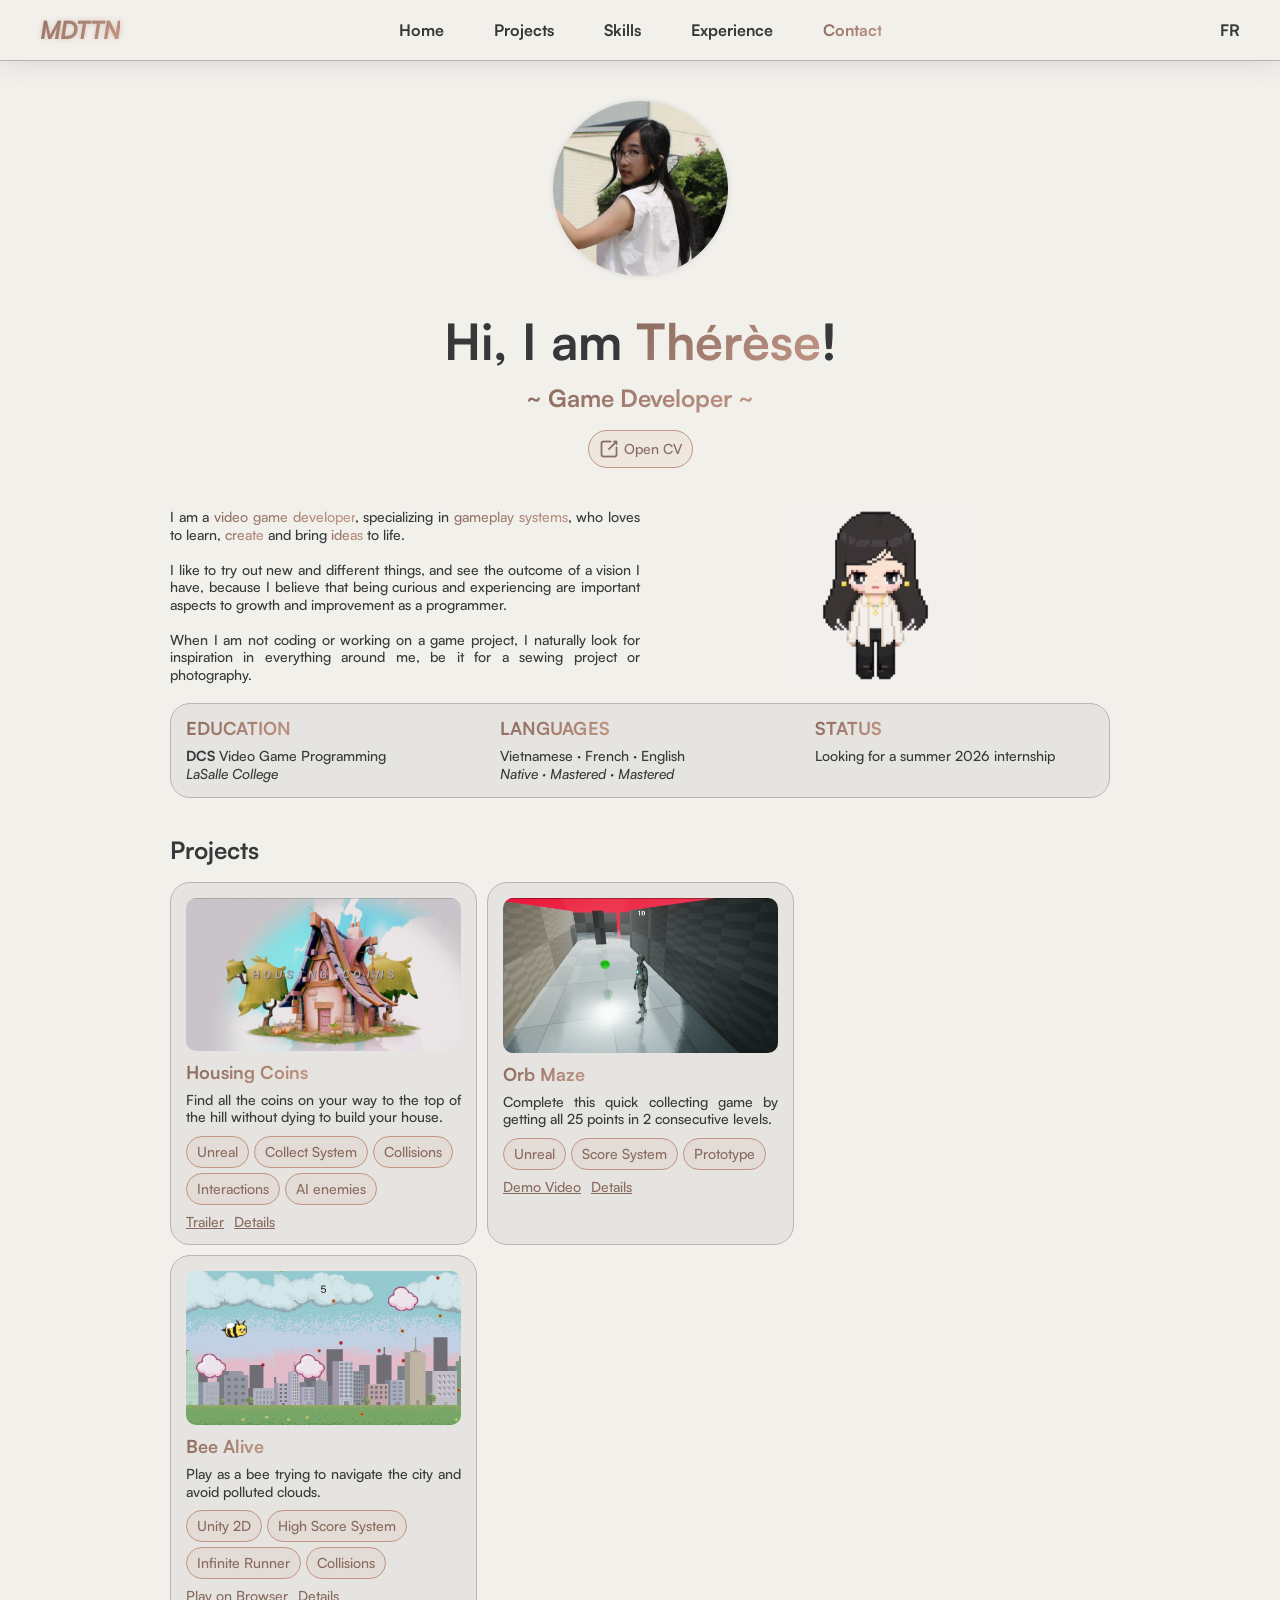
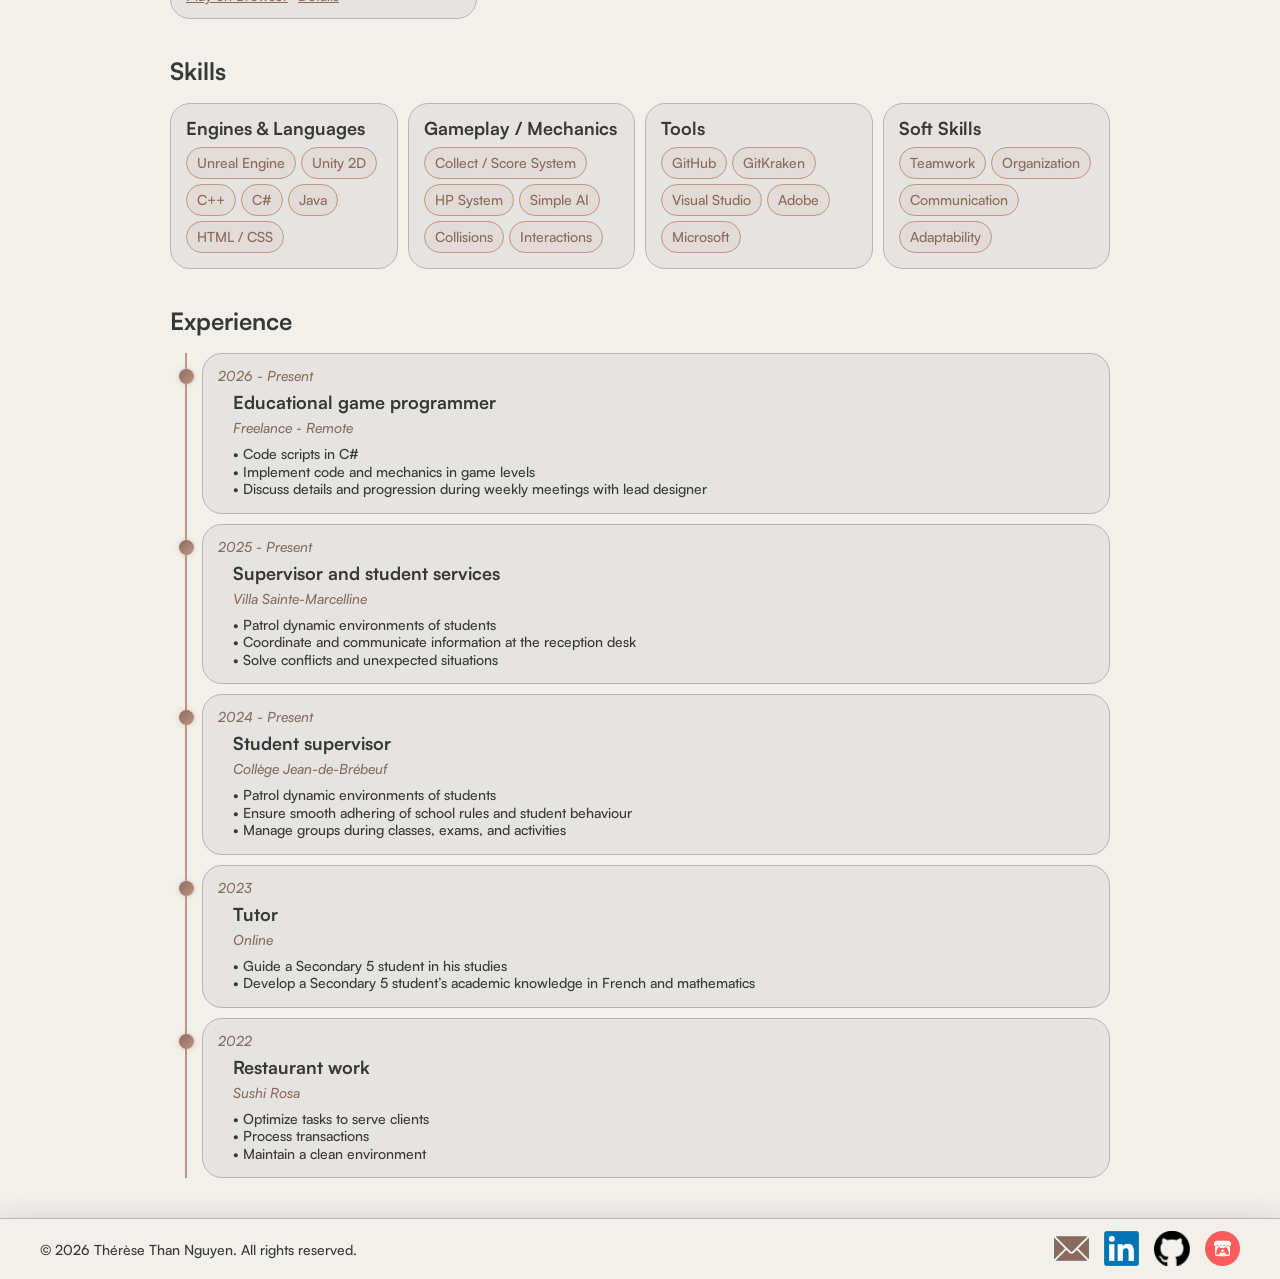
==== index.html @ f42e9d78 "portfolio v1" ====
﻿<!DOCTYPE html>

<html lang="en" xmlns="http://www.w3.org/1999/xhtml">
<head>
    <meta charset="utf-8" />
    <meta name="viewport" content="width=device-width" />
    <link rel="stylesheet" href="reset.css" />
    <link rel="stylesheet" href="style.css" />
    <title>Thérèse Than Nguyen's portfolio</title>
</head>
<body>
    <header>
        <nav class="nav-left">
            <a>MDTTN</a>
        </nav>
        <div id="menu-toggle">
            <input type="checkbox" id="menu-checkbox" />

            <span></span>
            <span></span>
            <span></span>

            <ul id="menu">
                <li>
                    <a href="#home">
                        <label for="menu-checkbox" onclick="this.parentNode.click();">Home</label>
                    </a>
                </li>
                <li>
                    <a href="#projects">
                        <label for="menu-checkbox" onclick="this.parentNode.click();">Projects</label>
                    </a>
                </li>
                <li>
                    <a href="#skills">
                        <label for="menu-checkbox" onclick="this.parentNode.click();">Skills</label>
                    </a>
                </li>
                <li>
                    <a href="#experience">
                        <label for="menu-checkbox" onclick="this.parentNode.click();">Experience</label>
                    </a>
                </li>
                <li>
                    <a href="#contact">
                        <label for="menu-checkbox" onclick="this.parentNode.click();">Contact</label>
                    </a>
                </li>
                <li>
                    <a href="french.html">
                        <label for="menu-checkbox" onclick="this.parentNode.click();">FR</label>
                    </a>
                </li>
            </ul>
        </div>
        <nav class="nav-center">
            <a href="#home">Home</a>
            <a href="#projects">Projects</a>
            <a href="#skills">Skills</a>
            <a href="#experience">Experience</a>
            <a href="#contact"><em>Contact</em></a>
        </nav>
        <nav class="nav-right">
            <a href="french.html">FR</a>
        </nav>
    </header>
    <section id="home">
        <div class="container">
            <div class="profile">
                <img class="photo" src="img/photoID.jpg" alt="Photo ID" />
                <h1>Hi, I am <em>Thérèse</em>!</h1>
                <h2><em>~ Game Developer ~</em></h2>
                <a class="cv" href="cv/Therese-ThanNguyen-CV-English.pdf" target="_blank">
                    <img src="img/open.png" />
                    Open CV
                </a>
                <div class="description">
                    <div class="desc-left">
                        <p>
                            I am a <em>video game developer</em>, specializing in <em>gameplay systems</em>, who loves to learn, <em>create</em> and bring <em>ideas</em> to life.<br />
                            <br />
                            I like to try out new and different things, and see the outcome of a vision I have, because I believe that being curious and experiencing are important aspects to growth and improvement as a programmer.<br />
                            <br />
                            When I am not coding or working on a game project, I naturally look for inspiration in everything around me, be it for a sewing project or photography.
                        </p>
                    </div>
                    <div class="desc-right">
                        <img src="img/avatar.gif" alt="avatar character gif" />
                    </div>
                </div>
                <table class="profile-table">
                    <tr>
                        <td>
                            <h3><em>EDUCATION</em></h3>
                            <p>
                                <b>DCS</b> Video Game Programming<br />
                                <i>LaSalle College</i>
                            </p>
                        </td>
                        <td>
                            <h3><em>LANGUAGES</em></h3>
                            <p>
                                Vietnamese · French · English<br />
                                <i>Native · Mastered · Mastered</i>
                            </p>
                        </td>
                        <td>
                            <h3><em>STATUS</em></h3>
                            <p>Looking for a summer 2026 internship</p>
                        </td>
                    </tr>
                </table>
            </div>
        </div>
    </section>
    <section id="projects">
        <div class="container">
            <h2>Projects</h2>
            <div class="project-grid">
                <div class="project-card">
                    <img src="img/thumbnail.png" alt="Housing Coins screenshot">
                    <h3><em>Housing Coins</em></h3>
                    <p>Find all the coins on your way to the top of the hill without dying to build your house.</p>
                    <div class="tags">
                        <span>Unreal</span>
                        <span>Collect System</span>
                        <span>Collisions</span>
                        <span>Interactions</span>
                        <span>AI enemies</span>
                    </div>
                    <div class="card-actions">
                        <a href="https://youtu.be/ffJPuvtzxUw" target="_blank">Trailer</a>
                        <a href="https://mdttn.itch.io/housing-coins" target="_blank">Details</a>
                    </div>
                </div>
                <div class="project-card">
                    <img src="img/orb-maze.png" alt="Orb Maze screenshot">
                    <h3><em>Orb Maze</em></h3>
                    <p>Complete this quick collecting game by getting all 25 points in 2 consecutive levels.</p>
                    <div class="tags">
                        <span>Unreal</span>
                        <span>Score System</span>
                        <span>Prototype</span>
                    </div>
                    <div class="card-actions">
                        <a href="https://youtu.be/-8NzkPCMkJA" target="_blank">Demo Video</a>
                        <a href="https://mdttn.itch.io/orb-maze" target="_blank">Details</a>
                    </div>
                </div>
                <div class="project-card">
                    <img src="img/bee-alive.png" alt="Bee Alive screenshot">
                    <h3><em>Bee Alive</em></h3>
                    <p>Play as a bee trying to navigate the city and avoid polluted clouds.</p>
                    <div class="tags">
                        <span>Unity 2D</span>
                        <span>High Score System</span>
                        <span>Infinite Runner</span>
                        <span>Collisions</span>
                    </div>
                    <div class="card-actions">
                        <a href="https://play.unity.com/en/games/0c7b376f-7eee-4db8-94ac-339a2332883d/bee-alive-by-turtle-saviors-gameable-2023" target="_blank">Play on Browser</a>
                        <a href="https://mdttn.itch.io/bee-alive" target="_blank">Details</a>
                    </div>
                </div>
            </div>
        </div>
    </section>
    <section id="skills">
        <div class="container">
            <h2>Skills</h2>
            <div class="skill-grid">
                <div class="skill-card">
                    <h3>Engines & Languages</h3>
                    <div class="tags">
                        <span>Unreal Engine</span>
                        <span>Unity 2D</span>
                        <span>C++</span>
                        <span>C#</span>
                        <span>Java</span>
                        <span>HTML / CSS</span>
                    </div>
                </div>
                <div class="skill-card">
                    <h3>Gameplay / Mechanics</h3>
                    <div class="tags">
                        <span>Collect / Score System</span>
                        <span>HP System</span>
                        <span>Simple AI</span>
                        <span>Collisions</span>
                        <span>Interactions</span>
                    </div>
                </div>
                <div class="skill-card">
                    <h3>Tools</h3>
                    <div class="tags">
                        <span>GitHub</span>
                        <span>GitKraken</span>
                        <span>Visual Studio</span>
                        <span>Adobe</span>
                        <span>Microsoft</span>
                    </div>
                </div>
                <div class="skill-card">
                    <h3>Soft Skills</h3>
                    <div class="tags">
                        <span>Teamwork</span>
                        <span>Organization</span>
                        <span>Communication</span>
                        <span>Adaptability</span>
                    </div>
                </div>
            </div>
        </div>
    </section>
    <section id="experience">
        <div class="container">
            <h2>Experience</h2>
            <div class="timeline">
                <div class="timeline-item">
                    <h4>2026 - Present</h4>
                    <div class="info">
                        <h3>Educational game programmer</h3>
                        <h4>Freelance - Remote</h4>
                        <p>
                            • Code scripts in C#<br />
                            • Implement code and mechanics in game levels<br />
                            • Discuss details and progression during weekly meetings with lead designer<br />
                        </p>
                    </div>
                </div>
                <div class="timeline-item">
                    <h4>2025 - Present</h4>
                    <div class="info">
                        <h3>Supervisor and student services</h3>
                        <h4>Villa Sainte-Marcelline</h4>
                        <p>
                            • Patrol dynamic environments of students<br />
                            • Coordinate and communicate information at the reception desk<br />
                            • Solve conflicts and unexpected situations
                        </p>
                    </div>
                </div>
                <div class="timeline-item">
                    <h4>2024 - Present</h4>
                    <div class="info">
                        <h3>Student supervisor</h3>
                        <h4>Collège Jean-de-Brébeuf</h4>
                        <p>
                            • Patrol dynamic environments of students<br />
                            • Ensure smooth adhering of school rules and student behaviour<br />
                            • Manage groups during classes, exams, and activities
                        </p>
                    </div>
                </div>
                <div class="timeline-item">
                    <h4>2023</h4>
                    <div class="info">
                        <h3>Tutor</h3>
                        <h4>Online</h4>
                        <p>
                            • Guide a Secondary 5 student in his studies<br />
                            • Develop a Secondary 5 student’s academic knowledge in French and mathematics
                        </p>
                    </div>
                </div>
                <div class="timeline-item">
                    <h4>2022</h4>
                    <div class="info">
                        <h3>Restaurant work</h3>
                        <h4>Sushi Rosa</h4>
                        <p>
                            • Optimize tasks to serve clients<br />
                            • Process transactions<br />
                            • Maintain a clean environment
                        </p>
                    </div>
                </div>
            </div>            
        </div>
    </section>
    <footer id="contact">
        <p>© 2026 Thérèse Than Nguyen. All rights reserved.</p>
        <div class="social">
            <a href="mailto:theresemyduyen@outlook.com">
                <img src="img/email.png" alt="email" />
            </a>
            <a href="https://linkedin.com/in/therese-than-nguyen/">
                <img src="img/linkedIn-logo.png" alt="linkedin" />
            </a>
            <a href="https://github.com/mdttn">
                <img src="img/github-logo.png" alt="github" />
            </a>
            <a href="https://mdttn.itch.io">
                <img src="img/itch.io-logo.png" alt="itch" />
            </a>
        </div>
    </footer>
</body>
</html>
---- style.css ----
/*
	color palette
	pale cream	#F5ECE5 / 245, 236, 229		#E8D4C5 / 232, 212, 197
	grey		#7D7873 / 125, 120, 115		#7D7373 / 125, 115, 115
	dark grey	#363839 / 54, 56, 57		#EBEBEB / 235, 235, 235
	pink		#F5C6D0 / 245, 198, 208
	pink-orange	#C29584 / 194, 149, 132		#D8BBB0 / 216, 187, 176		#AF8677 / 175, 134, 119		#654F47 / 101, 79, 71		#896A5F / 137, 106, 95
	background	#F2F0EB / 242, 240, 235		#E1DCD1	/ 225, 220, 209		#E6E4E0 / 230, 228, 224		#B8B6B3 / 184, 182, 179
*/

@font-face {
	font-family: 'Satoshi';
	src: url(Satoshi_Complete/Fonts/OTF/Satoshi-Medium.otf);
	font-weight: normal;
}

@font-face {
	font-family: 'Satoshi';
	src: url(Satoshi_Complete/Fonts/OTF/Satoshi-Bold.otf);
	font-weight: bold;
}

@font-face {
	font-family: 'Satoshi';
	src: url(Satoshi_Complete/Fonts/OTF/Satoshi-MediumItalic.otf);
	font-style: italic;
}

/*hamburger menu hidden on desktop/large screens*/
#menu-toggle {
	display: none
}

html {
	scroll-behavior: smooth
}

section {
	padding: 20px 0;
	scroll-margin: 81px
}

body {
	font-family: 'Satoshi', Arial, sans-serif;
	background-color: #F2F0EB;
	color: #363839;
	font-size: 14px;
}

h1 {
	font-size: 50px;
	margin: 20px 0;
	font-weight: bold;
}

h2 {
	font-size: 24px;
	font-weight: bold;
	margin-bottom: 20px;
}

h3 {
	font-size: 18px;
	font-weight: bold;
	margin-bottom: 10px
}

h4 {
	color: #896A5F;
	font-style: italic;
	margin-bottom: 10px
}

p {
	line-height: 1.25;
}

header {
	height: 60px;
	background-color: #F2F0EB;
	position: sticky;
	top: 0;
	z-index: 1;
	font-size: 16px;
	margin-bottom: 20px;
	border-bottom: 1px solid #B8B6B3;
	box-shadow: 0 0 25px rgba(184, 182, 179, 0.5);
	display: flex;
	align-items: center;
	justify-content: space-between;
	padding: 0 40px;
}

header a {
	color: #373738;
	position: relative;
	text-decoration: none;
}

em,
.nav-left a {
	background: linear-gradient(135deg, #896A5F, #C29584);
	background-clip: text;
	color: transparent;
}

.nav-left,
.nav-center,
.nav-right {
	display: flex;
	align-items: center;
	font-weight: bold;
}

.nav-left a {
	font-size: 24px;
	font-style: italic;
	text-shadow: 0 0 5px rgba(194, 149, 132, 0.5);
}

.nav-center a::after,
.nav-right a::after,
#menu-toggle a::after {
	content: "";
	position: absolute;
	left: 50%;
	bottom: -3px;
	width: 100%;
	height: 1px;
	background: #896A5F;
	transform: translateX(-50%) scaleX(0);
	transform-origin: center;
	transition: transform 0.15s ease;
}

.nav-center a:hover::after,
.nav-right a:hover::after,
#menu-toggle a:hover::after {
	transform: translateX(-50%) scaleX(1)
}

.nav-center {
	position: absolute;
	left: 50%;
	transform: translateX(-50%);
	gap: 50px;
}

.container {
	margin: 0 auto;
	width: 940px;
	/*border: 1px solid;*/
}

.profile {
	display: flex;
	flex-direction: column;
	align-items: center;
}

.photo {
	border-radius: 50%;
	height: 175px;
	margin-bottom: 20px;
	box-shadow: 0 0 5px rgba(184, 182, 179, 0.5);
	transition: 0.15s ease;
}

.photo:hover {
	transform: scale(1.05);
}

.cv {
	display: flex;
	color: #896A5F;
	background: rgba(194, 149, 132, 0.1);
	border: 1px solid #C29584;
	border-radius: 999px;
	padding: 8px 10px;
	margin-bottom: 20px;
	transition: 0.15s ease;
	text-decoration: none;
	align-items: center
}

.cv:hover {
	transform: scale(1.05);
	box-shadow: 0 0 5px rgba(194, 149, 132, 0.5);
}

.cv img {
	width: 20px;
	margin-right: 5px;
}

.description {
	display: flex;
	align-items: stretch;
	text-align: justify;
	margin: 20px 0;
}

.desc-left,
.desc-right {
	flex: 1;
}

.desc-right {
	display: flex;
	align-items: center; /*vertical*/
	justify-content: center; /*horizontal*/
}

.desc-right img {
	width: 175px;
	height: auto;
    object-fit: contain;
}

.profile-table {
	background: #E6E4E0;
	border: 1px solid #B8B6B3;
	border-radius: 20px;
	border-collapse: separate;
	overflow: hidden;
	transition: 0.15s ease;
}

.profile-table td {
	padding: 15px;
	width: 313px;
}

.profile-table:hover,
.skill-card:hover,
.project-card:hover,
.timeline-item:hover {
	border: 1px solid #C29584;
	box-shadow: 0 0 5px rgba(194, 149, 132, 0.5);
}

.project-card {
	min-width: 275px;
	max-width: 275px;
}

.project-card img {
	width: 100%;
	border-radius: 10px;
	margin-bottom: 10px;
}

.project-card p {
	margin-bottom: 10px;
	text-align: justify;
}

.card-actions {
	margin-top: 10px;
	gap: 10px;
}

.tags,
.card-actions {
	display: flex;
	flex-wrap: wrap;
	gap: 5px;
	align-content: flex-start;
}

.card-actions {
	gap: 10px
}

.card-actions a {
	color: #896A5F;
	display: inline-block;
}

.skill-grid,
.project-grid {
	display: flex;
	flex-wrap: wrap;
	gap: 10px;
}

.skill-card,
.project-card,
.timeline-item {
	flex: 1;
	padding: 15px;
	background: #E6E4E0;
	border: 1px solid #B8B6B3;
	border-radius: 20px;
	transition: 0.15s ease;
}

.skill-card span,
.project-card span {
	color: #896A5F;
	background: rgba(194, 149, 132, 0.1);
	border: 1px solid #C29584;
	border-radius: 999px;
	padding: 8px 10px;
	display: inline-block;
	white-space: nowrap;
	transition: 0.15s ease;
}

.skill-card span:hover,
.project-card span:hover {
	transform: scale(1.05);
	box-shadow: 0 0 5px rgba(194, 149, 132, 0.5);
}

.timeline {
	padding-left: 15px;
	margin-left: 15px;
	border-left: 2px solid #C29584;
	display: flex;
	flex-direction: column;
	gap: 10px
}

.timeline-item {
	position: relative;
}

/*dot for each timeline item*/
.timeline-item::before {
	content: "";
	position: absolute;
	left: -24.25px;
	width: 15px;
	height: 15px;
	border-radius: 50%;
	background: linear-gradient(135deg, #896A5F, #C29584);
	box-shadow: 0 0 5px rgba(194, 149, 132, 0.5);
}

.info {
	margin-left: 15px
}

footer {
	position: relative;
	height: 60px;
	margin-top: 20px;
	border-top: 1px solid #B8B6B3;
	box-shadow: 0 0 25px rgba(184, 182, 179, 0.5);
	display: flex;
	align-items: center;
	justify-content: space-between;
	padding: 0 40px
}

.social {
	display: flex;
	gap: 15px
}

.social a img {
	height: 35px;
	width: auto;
	transition: 0.15s ease;
}

.social a:hover img {
	transform: scale(1.05);
}

@media (max-width: 1024px) {
	header,
	footer {
		padding: 0 30px;
	}

	.container {
		width: 93%;
		margin: 0 auto;
		border: solid pink
	}

	.nav-center {
		gap: 25px;
	}

	.desc-right img {
		width: 175px;
		height: auto;
		object-fit: contain;
	}

	.skill-grid,
	.project-grid {
		display: grid;
		grid-template-columns: repeat(2, 1fr);
		width: 100%;
	}

	.skill-card,
	.project-card {
		min-width: 0;
		max-width: none;
	}
}

@media (max-width: 768px) {
	#menu-toggle {
		display: block;
		position: fixed;
		right: 20px;
		z-index: 1;
		user-select: none;
	}

	#menu-toggle a {
		color: #F2F0EB;
	}

	 /*hamburger bars*/
    #menu-toggle span {
        display: block;
        width: 30px;
        height: 4px;
        margin-bottom: 5px;
		position: relative;
		z-index: 1;
        background: #363839;
        border-radius: 5px;
        transform-origin: 4px 0;
        transition: transform 0.5s cubic-bezier(0.77,0.2,0.05,1.0),
					background 0.5s cubic-bezier(0.77,0.2,0.05,1.0),
					opacity 0.5s ease;
	}

	#menu-toggle span:first-child {
		transform-origin: 0% 0%
	}

	#menu-toggle span:nth-last-child(2) {
		transform-origin: 0% 100%
	}

	#menu-checkbox {
		display: block;
		position: absolute;
		width: 30px;
		height: 30px;
		top: -5px;
		left: -5px;
		opacity: 0;
		z-index: 2;
		cursor: pointer;
		-webkit-touch-callout: none;
	}

	#menu-checkbox:checked ~ #menu {
		transform: translateX(0);
	}

    /*X animation*/
	#menu-checkbox:checked ~ span {
		opacity: 1;
		transform: rotate(45deg) translate(0, 0);
		background: #F2F0EB
	}

    #menu-checkbox:checked ~ span:nth-last-child(3) {
        opacity: 0;
        transform: rotate(0) scale(0.1);
    }

    #menu-checkbox:checked ~ span:nth-last-child(2) {
        transform: rotate(-45deg) translate(0, 0);
    }

	#menu {
		position: fixed;
		top: 0;
		right: 0;
		width: 30vw;
		max-width: 250px;
		height: 100vh;
		background: #C29584;
		padding: 30px;
		box-sizing: border-box;
		list-style: none;
		transform: translateX(100%);
		transition: transform 0.5s cubic-bezier(0.77,0.2,0.05,1.0);
		-webkit-font-smoothing: antialiased;
	}	

	#menu li {
		margin: 20px 0;
		text-align: right;
	}

	#menu li label {
		cursor: pointer;
	}

	.nav-center,
	.nav-right {
		display: none
	}

	header,
	footer {
		padding: 0 20px;
	}

	.container {
		border: solid blue;
	}

	.description {
		flex-direction: column;
		gap: 20px;
	}
}

@media (max-width: 640px) {
	.container {
		border: solid red
	}

	.skill-grid,
	.project-grid {
		display: grid;
		grid-template-columns: 1fr;
	}

	.skill-card,
	.project-card {
		min-width: 0;
		max-width: none;
	}
}
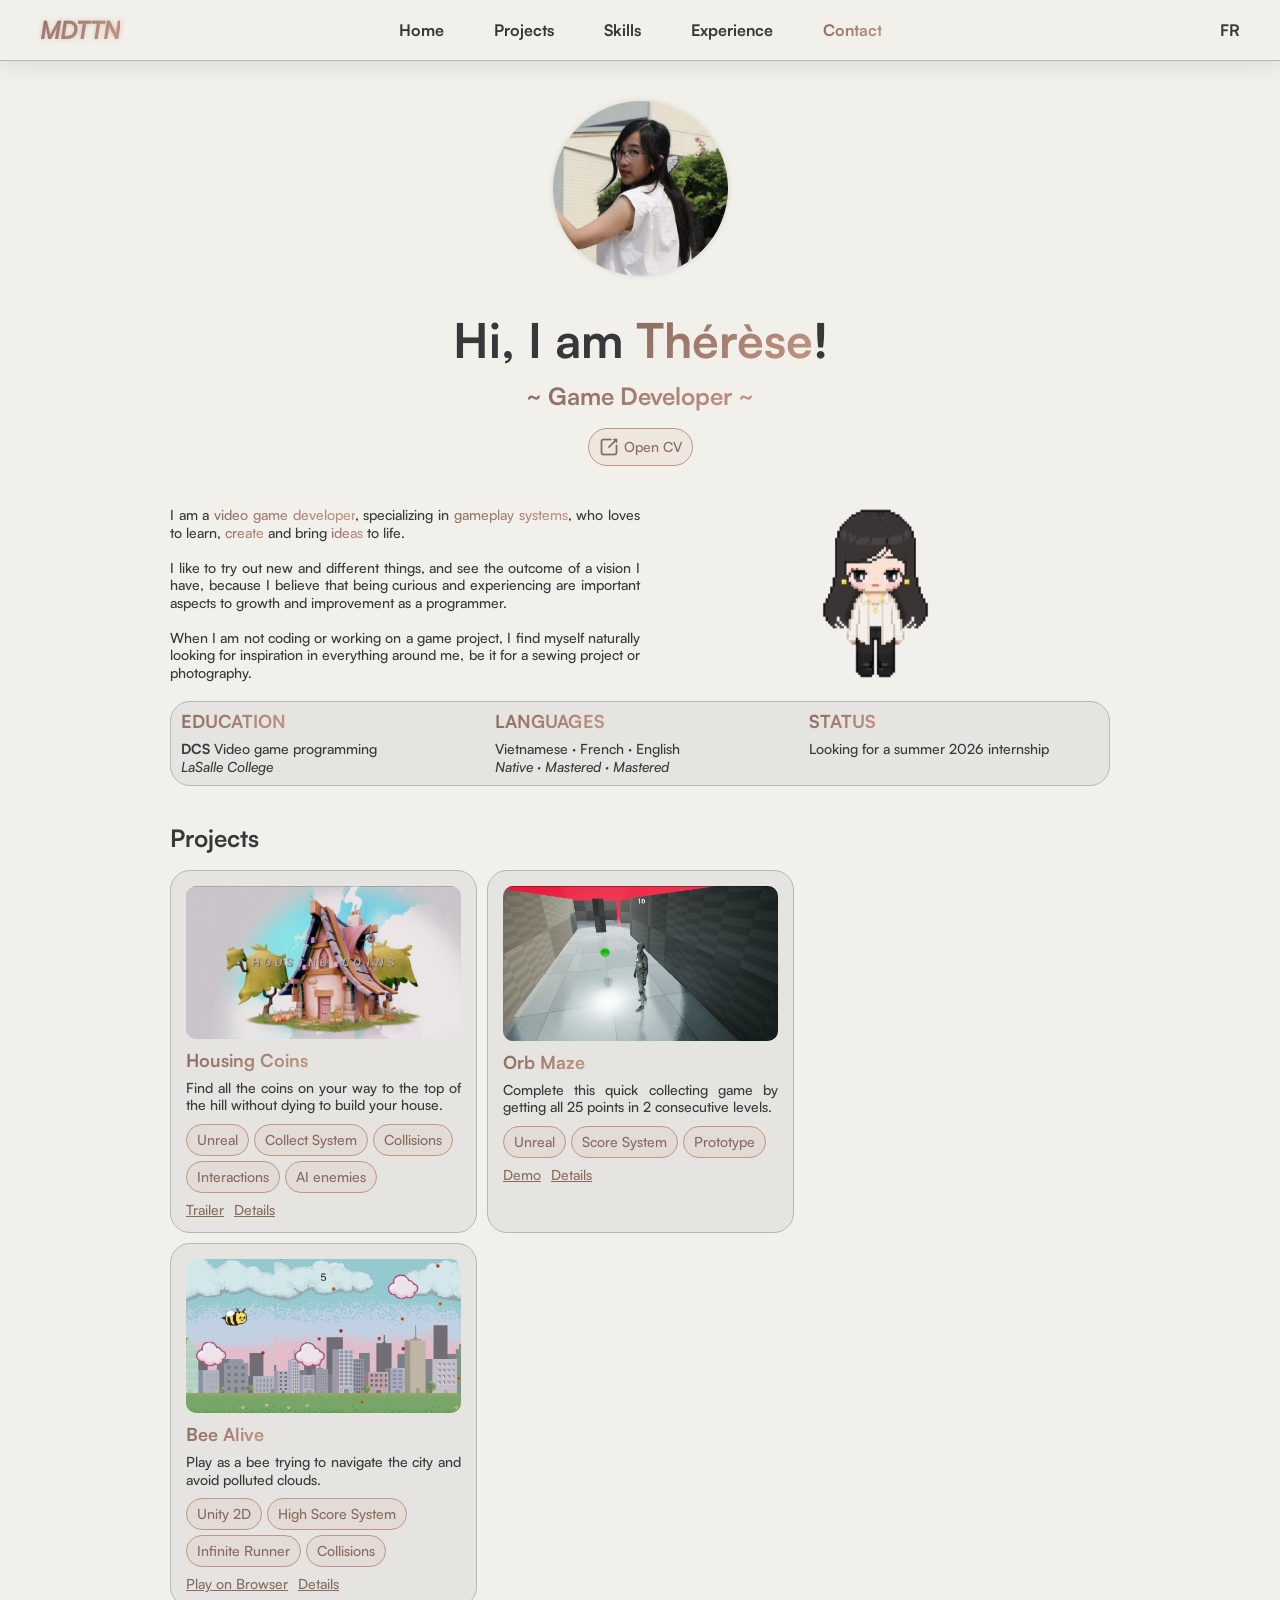
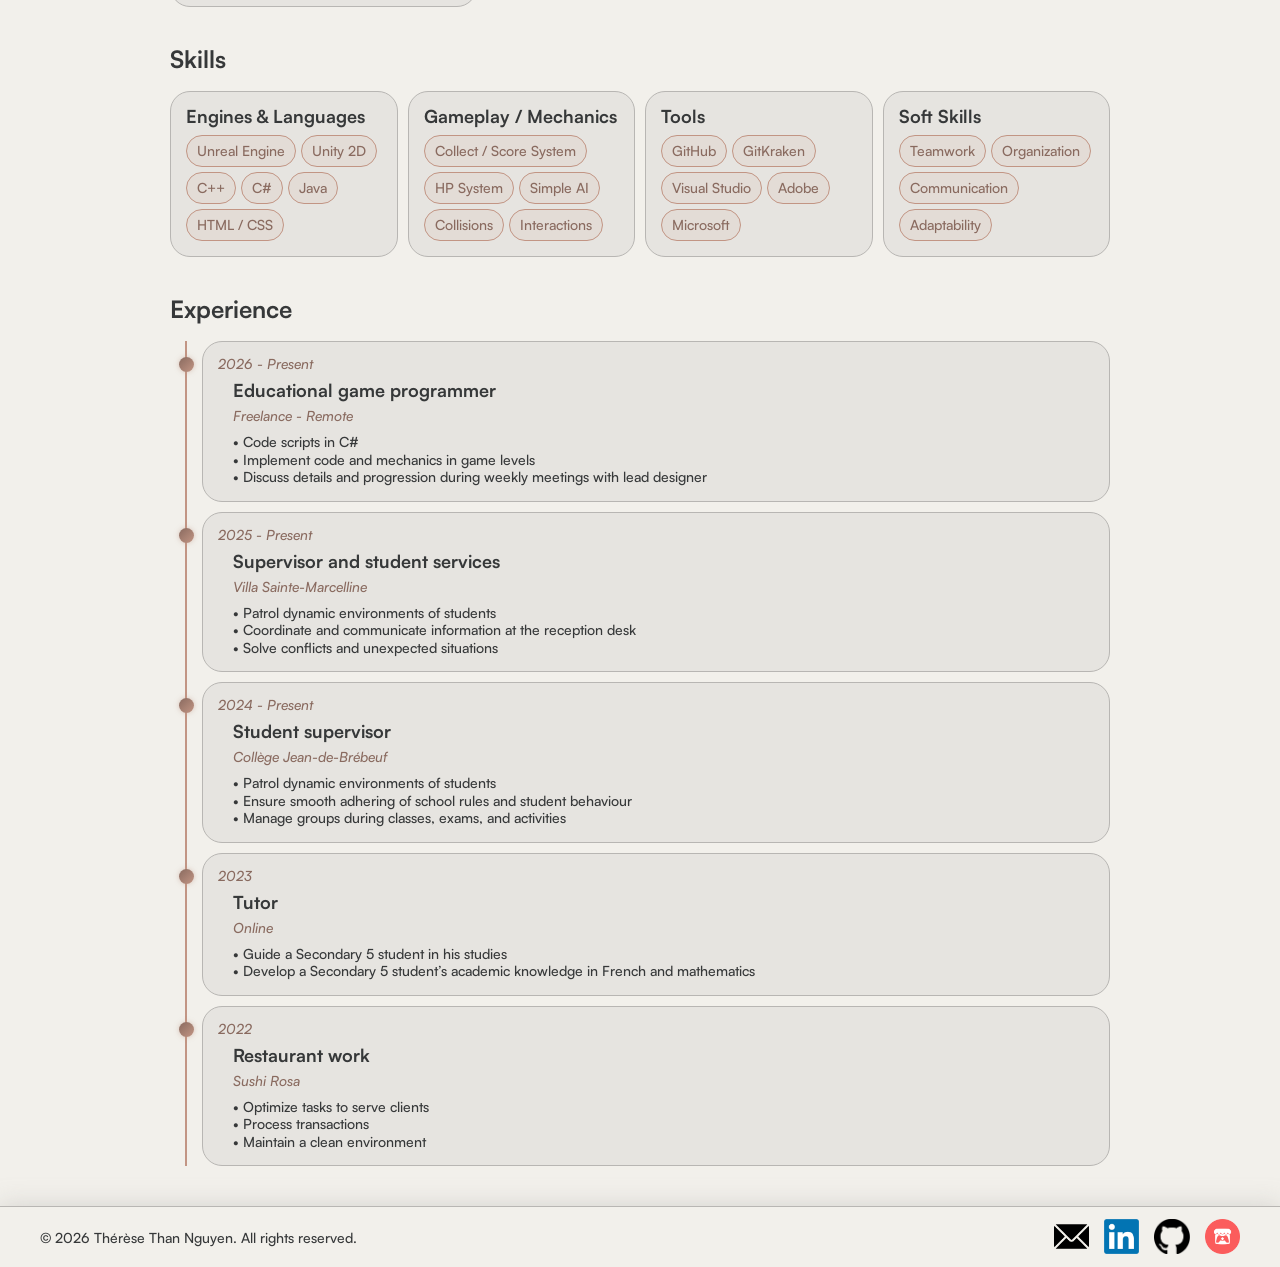
==== commit db424463: "v2 french version + bug fixes" ====
--- a/index.html
+++ b/index.html
@@ -13,14 +13,14 @@
         <nav class="nav-left">
             <a>MDTTN</a>
         </nav>
-        <div id="menu-toggle">
-            <input type="checkbox" id="menu-checkbox" />
+        <nav class="menu-toggle">
+            <input type="checkbox" />
 
             <span></span>
             <span></span>
             <span></span>
 
-            <ul id="menu">
+            <ul class="menu">
                 <li>
                     <a href="#home">
                         <label for="menu-checkbox" onclick="this.parentNode.click();">Home</label>
@@ -43,16 +43,16 @@
                 </li>
                 <li>
                     <a href="#contact">
-                        <label for="menu-checkbox" onclick="this.parentNode.click();">Contact</label>
+                        <label for="menu-checkbox" onclick="this.parentNode.click();"><em>Contact</em></label>
                     </a>
                 </li>
                 <li>
                     <a href="french.html">
-                        <label for="menu-checkbox" onclick="this.parentNode.click();">FR</label>
+                        <label for="menu-checkbox" onclick="this.parentNode.click();"><em>FR</em></label>
                     </a>
                 </li>
             </ul>
-        </div>
+        </nav>
         <nav class="nav-center">
             <a href="#home">Home</a>
             <a href="#projects">Projects</a>
@@ -81,7 +81,7 @@
                             <br />
                             I like to try out new and different things, and see the outcome of a vision I have, because I believe that being curious and experiencing are important aspects to growth and improvement as a programmer.<br />
                             <br />
-                            When I am not coding or working on a game project, I naturally look for inspiration in everything around me, be it for a sewing project or photography.
+                            When I am not coding or working on a game project, I find myself naturally looking for inspiration in everything around me, be it for a sewing project or photography.
                         </p>
                     </div>
                     <div class="desc-right">
@@ -93,7 +93,7 @@
                         <td>
                             <h3><em>EDUCATION</em></h3>
                             <p>
-                                <b>DCS</b> Video Game Programming<br />
+                                <b>DCS</b> Video game programming<br />
                                 <i>LaSalle College</i>
                             </p>
                         </td>
@@ -143,7 +143,7 @@
                         <span>Prototype</span>
                     </div>
                     <div class="card-actions">
-                        <a href="https://youtu.be/-8NzkPCMkJA" target="_blank">Demo Video</a>
+                        <a href="https://youtu.be/-8NzkPCMkJA" target="_blank">Demo</a>
                         <a href="https://mdttn.itch.io/orb-maze" target="_blank">Details</a>
                     </div>
                 </div>
--- a/style.css
+++ b/style.css
@@ -27,7 +27,7 @@
 }
 
 /*hamburger menu hidden on desktop/large screens*/
-#menu-toggle {
+.menu-toggle {
 	display: none
 }
 
@@ -48,9 +48,10 @@
 }
 
 h1 {
-	font-size: 50px;
+	font-size: 48px;
 	margin: 20px 0;
 	font-weight: bold;
+	text-align: center
 }
 
 h2 {
@@ -120,7 +121,7 @@
 
 .nav-center a::after,
 .nav-right a::after,
-#menu-toggle a::after {
+.menu-toggle a::after {
 	content: "";
 	position: absolute;
 	left: 50%;
@@ -135,7 +136,7 @@
 
 .nav-center a:hover::after,
 .nav-right a:hover::after,
-#menu-toggle a:hover::after {
+.menu-toggle a:hover::after {
 	transform: translateX(-50%) scaleX(1)
 }
 
@@ -149,7 +150,6 @@
 .container {
 	margin: 0 auto;
 	width: 940px;
-	/*border: 1px solid;*/
 }
 
 .profile {
@@ -227,7 +227,7 @@
 }
 
 .profile-table td {
-	padding: 15px;
+	padding: 10px;
 	width: 313px;
 }
 
@@ -369,6 +369,7 @@
 	transform: scale(1.05);
 }
 
+/*MEDIA QUERIES*/
 @media (max-width: 1024px) {
 	header,
 	footer {
@@ -377,8 +378,6 @@
 
 	.container {
 		width: 93%;
-		margin: 0 auto;
-		border: solid pink
 	}
 
 	.nav-center {
@@ -406,97 +405,112 @@
 }
 
 @media (max-width: 768px) {
-	#menu-toggle {
+	.menu-toggle {
 		display: block;
-		position: fixed;
-		right: 20px;
+		position: relative;
+		height: 22px;
+		width: 20px;
 		z-index: 1;
-		user-select: none;
-	}
-
-	#menu-toggle a {
+	}
+
+	.menu-toggle em {
+		color: #363839;
+	}
+
+	.menu-toggle a {
 		color: #F2F0EB;
 	}
 
-	 /*hamburger bars*/
-    #menu-toggle span {
+	.menu-toggle a::after {
+		background: #363839;
+	}
+
+	/*hamburger bars*/
+    .menu-toggle span {
+		position: absolute;
         display: block;
-        width: 30px;
-        height: 4px;
-        margin-bottom: 5px;
+		left: 0;
+        width: 25px;
+        height: 3px;
 		position: relative;
 		z-index: 1;
         background: #363839;
         border-radius: 5px;
-        transform-origin: 4px 0;
         transition: transform 0.5s cubic-bezier(0.77,0.2,0.05,1.0),
 					background 0.5s cubic-bezier(0.77,0.2,0.05,1.0),
 					opacity 0.5s ease;
-	}
-
-	#menu-toggle span:first-child {
-		transform-origin: 0% 0%
-	}
-
-	#menu-toggle span:nth-last-child(2) {
-		transform-origin: 0% 100%
-	}
-
-	#menu-checkbox {
+		transform-origin: 2px 2px
+	}
+
+	.menu-toggle span:nth-child(2) {
+		top: 0;
+		transform-origin: right center;
+	}
+
+	.menu-toggle span:nth-child(3) {
+		top: 6px;
+	}
+
+	.menu-toggle span:nth-child(4) {
+		top: 12px;
+		transform-origin: right center;
+	}
+
+	.menu-toggle input {
 		display: block;
 		position: absolute;
-		width: 30px;
-		height: 30px;
+		width: 25px;
+		height: 25px;
 		top: -5px;
-		left: -5px;
+		left: -3px;
 		opacity: 0;
 		z-index: 2;
 		cursor: pointer;
 		-webkit-touch-callout: none;
 	}
 
-	#menu-checkbox:checked ~ #menu {
+	.menu-toggle input:checked ~ .menu {
 		transform: translateX(0);
 	}
 
     /*X animation*/
-	#menu-checkbox:checked ~ span {
-		opacity: 1;
-		transform: rotate(45deg) translate(0, 0);
-		background: #F2F0EB
-	}
-
-    #menu-checkbox:checked ~ span:nth-last-child(3) {
-        opacity: 0;
-        transform: rotate(0) scale(0.1);
-    }
-
-    #menu-checkbox:checked ~ span:nth-last-child(2) {
-        transform: rotate(-45deg) translate(0, 0);
-    }
-
-	#menu {
+	.menu-toggle input:checked ~ span:nth-child(4) {
+		transform: rotate(45deg) translate(0px, 0);
+		background: #F2F0EB;
+	}
+
+	.menu-toggle input:checked ~ span:nth-child(3) {
+		opacity: 0;
+		transform: scale(0.2)
+	}
+
+	.menu-toggle input:checked ~ span:nth-child(2) {
+		transform: rotate(-45deg) translate(0px, 0);
+		background: #F2F0EB;
+	}
+
+	.menu {
 		position: fixed;
 		top: 0;
 		right: 0;
-		width: 30vw;
-		max-width: 250px;
+		width: 40vw;
+		max-width: 200px;
 		height: 100vh;
 		background: #C29584;
-		padding: 30px;
+		padding: 50px 20px 20px 20px;
 		box-sizing: border-box;
 		list-style: none;
 		transform: translateX(100%);
 		transition: transform 0.5s cubic-bezier(0.77,0.2,0.05,1.0);
 		-webkit-font-smoothing: antialiased;
-	}	
-
-	#menu li {
+	}
+
+	.menu li {
 		margin: 20px 0;
 		text-align: right;
 	}
 
-	#menu li label {
+	.menu li label {
 		cursor: pointer;
 	}
 
@@ -508,10 +522,9 @@
 	header,
 	footer {
 		padding: 0 20px;
-	}
-
-	.container {
-		border: solid blue;
+		display: flex;
+		justify-content: space-between;
+		align-items: center
 	}
 
 	.description {
@@ -521,8 +534,36 @@
 }
 
 @media (max-width: 640px) {
-	.container {
-		border: solid red
+	h1 {
+		font-size: 40px;
+	}
+
+	h2 {
+		font-size: 20px;
+	}
+
+	.profile-table {
+		width: 100%;
+	}
+
+	/* Make each row a flex container */
+	.profile-table tr {
+		display: flex;
+		flex-wrap: wrap;
+		width: 100%;
+	}
+
+	/* Base: each cell full width */
+	.profile-table tr > td {
+		flex: 0 0 100%;
+		max-width: 50%;
+		box-sizing: border-box;
+	}
+
+	/* First two cells share the row */
+	.profile-table tr > td:nth-child(1),
+	.profile-table tr > td:nth-child(2) {
+		flex: 0 0 50%;
 	}
 
 	.skill-grid,
@@ -536,4 +577,25 @@
 		min-width: 0;
 		max-width: none;
 	}
+
+	footer {
+		flex-direction: column;
+		gap: 10px;
+		padding: 20px 0;
+		align-items: center; /*vertical*/
+		justify-content: center; /*horizontal*/
+	}
+}
+
+@media (max-width: 480px) {
+	.profile-table,
+	.profile-table tr,
+	.profile-table td {
+		display: block;
+		min-width: 100%
+	}
+
+	.profile-table td {
+		max-width: none;
+	}
 }
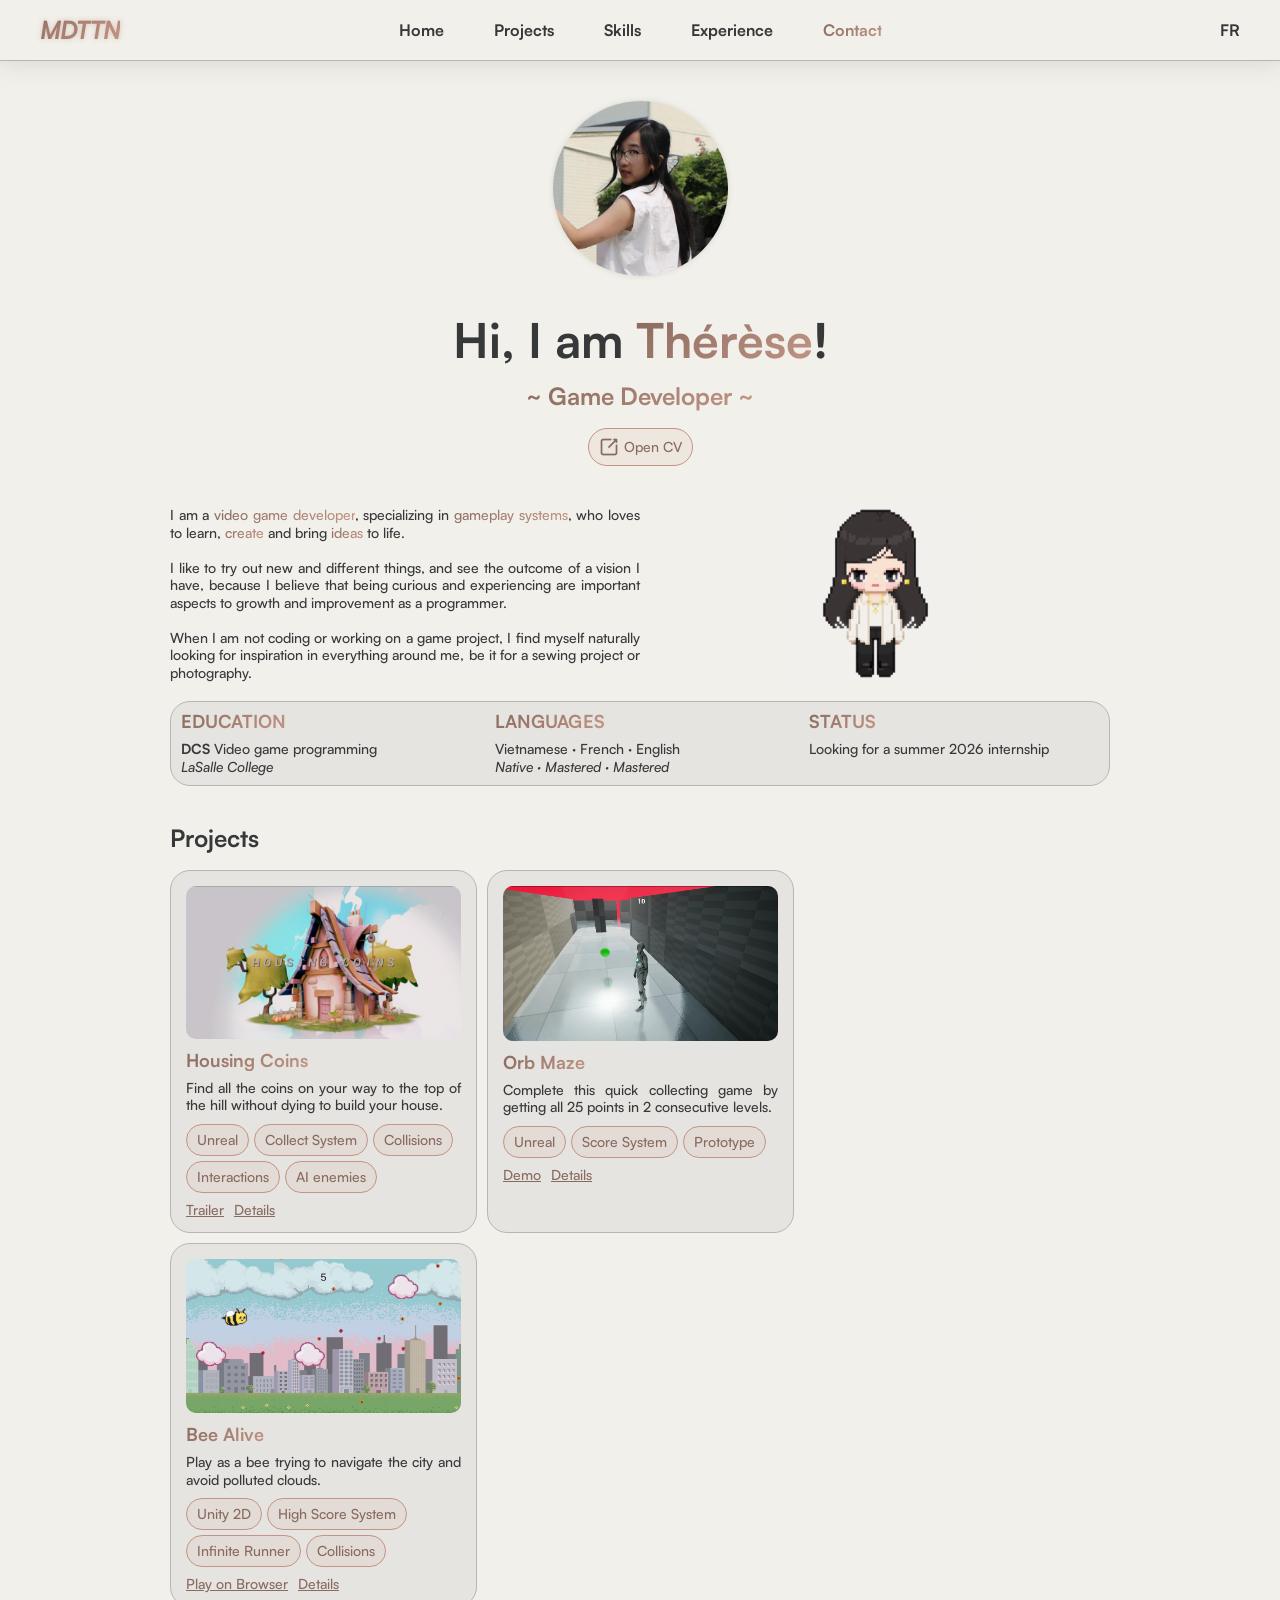
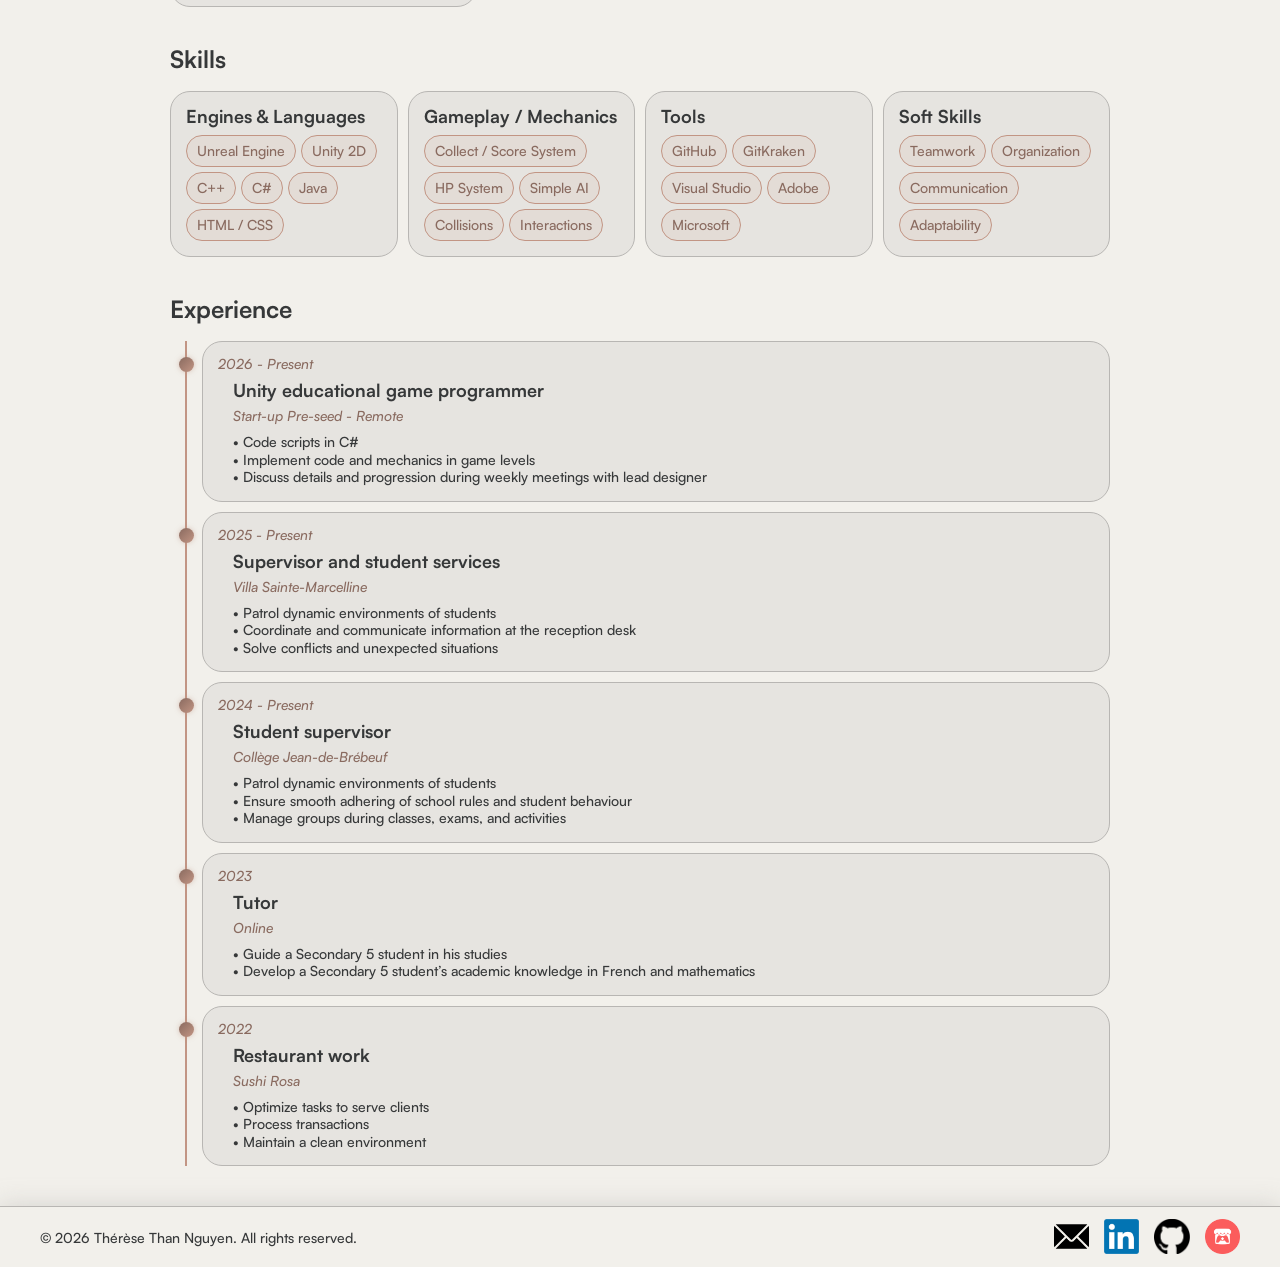
==== commit 18441235: "experience desc update" ====
--- a/index.html
+++ b/index.html
@@ -219,8 +219,8 @@
                 <div class="timeline-item">
                     <h4>2026 - Present</h4>
                     <div class="info">
-                        <h3>Educational game programmer</h3>
-                        <h4>Freelance - Remote</h4>
+                        <h3>Unity educational game programmer</h3>
+                        <h4>Start-up Pre-seed - Remote</h4>
                         <p>
                             • Code scripts in C#<br />
                             • Implement code and mechanics in game levels<br />
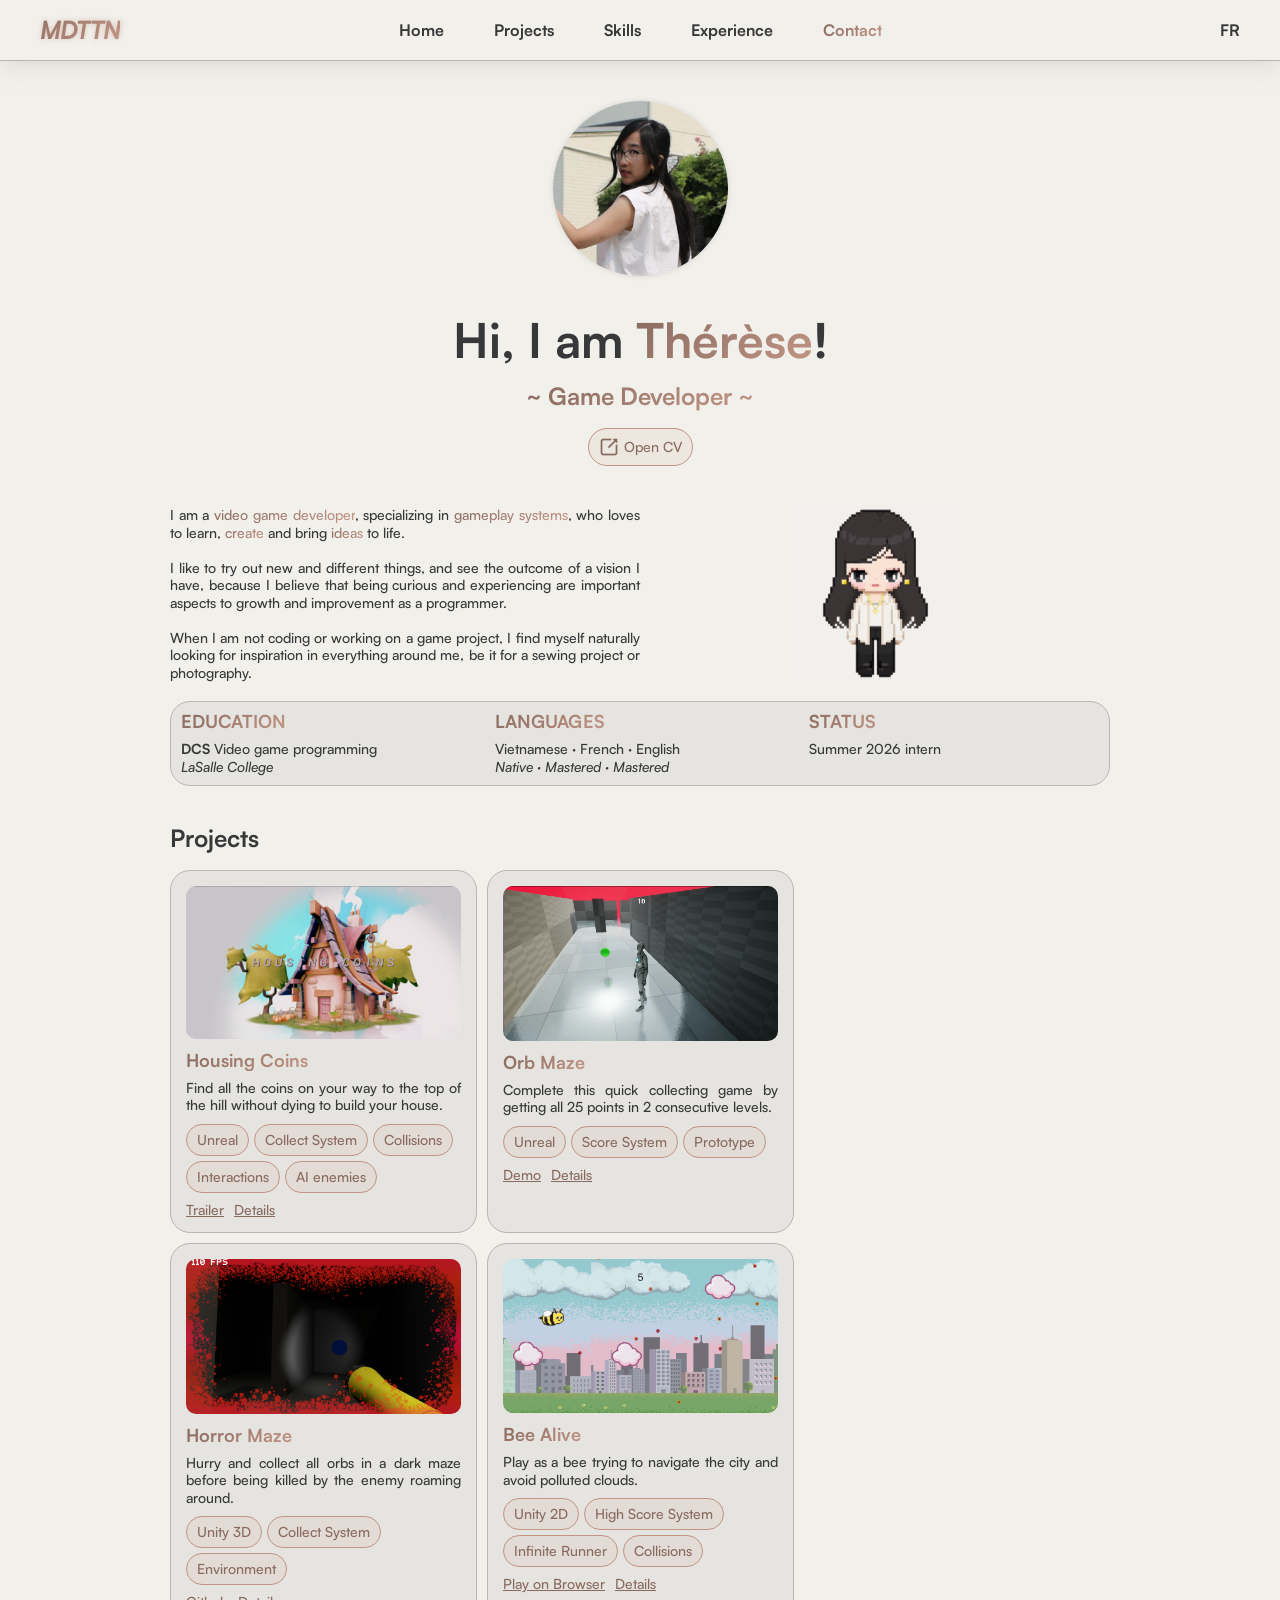
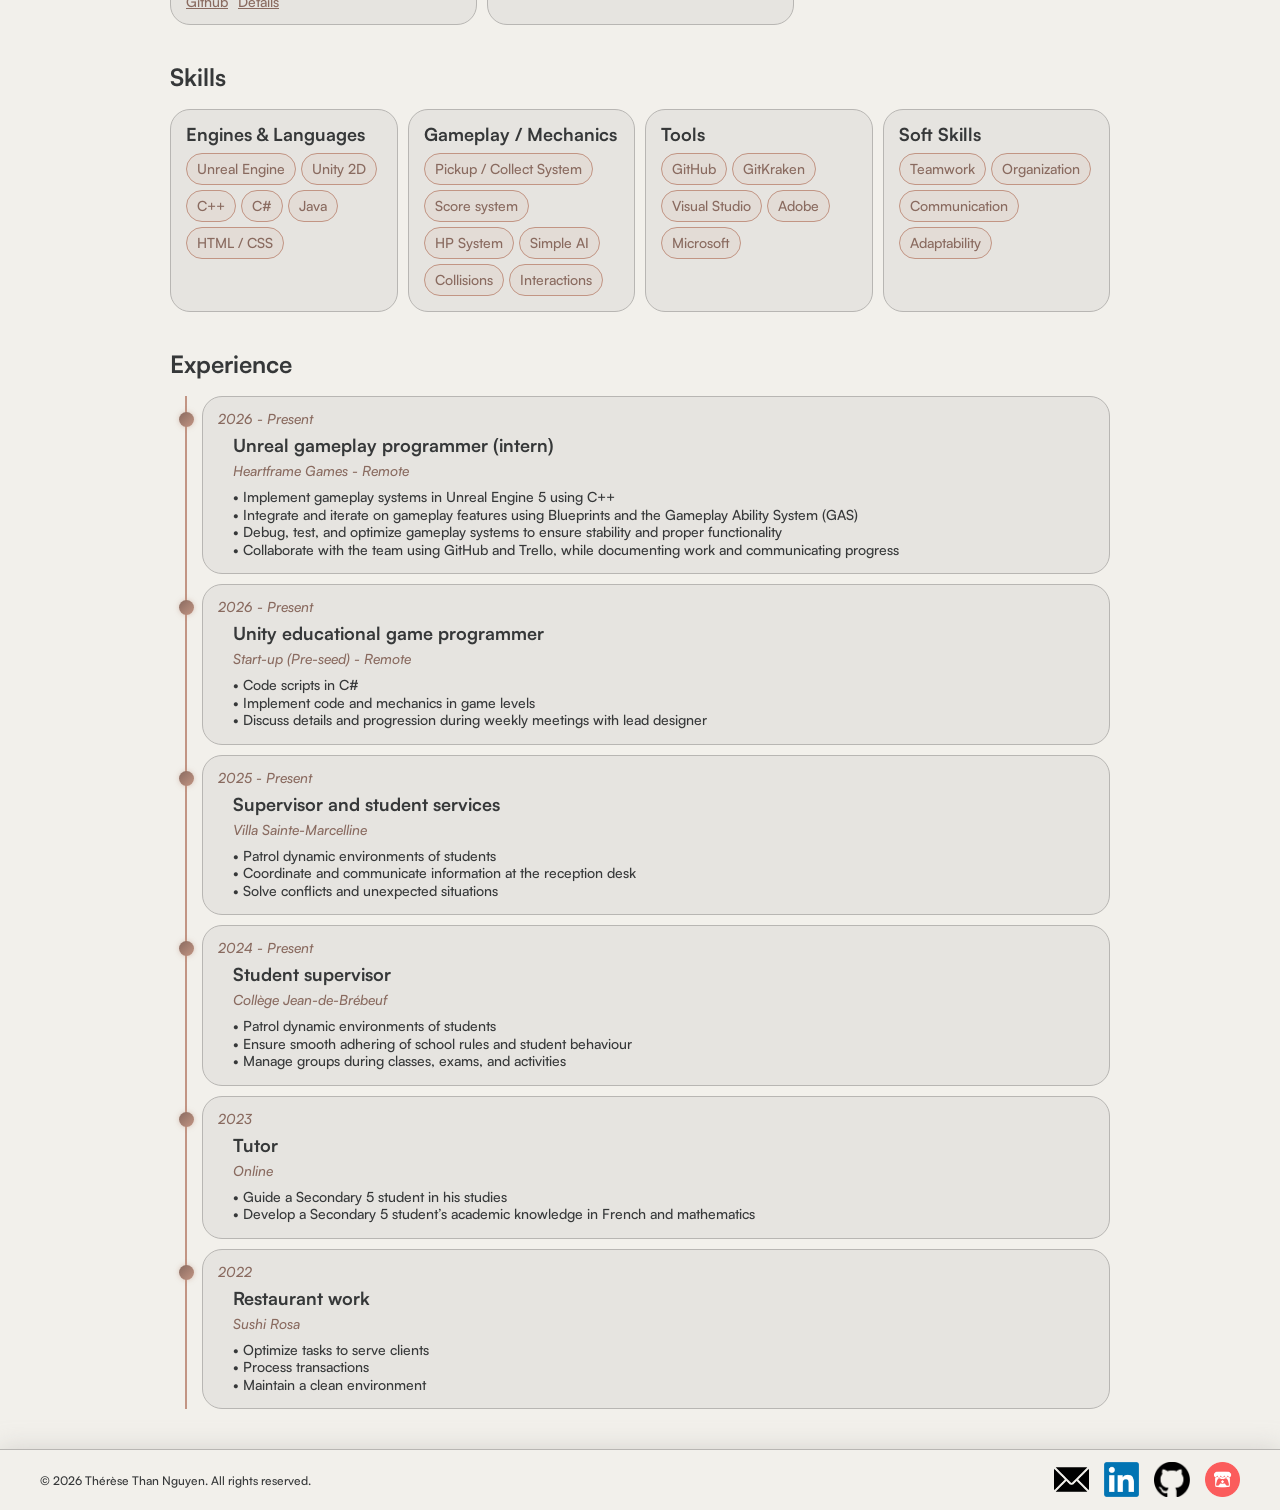
==== commit 47fab559: "v3" ====
--- a/index.html
+++ b/index.html
@@ -106,7 +106,7 @@
                         </td>
                         <td>
                             <h3><em>STATUS</em></h3>
-                            <p>Looking for a summer 2026 internship</p>
+                            <p>Summer 2026 intern</p>
                         </td>
                     </tr>
                 </table>
@@ -148,6 +148,20 @@
                     </div>
                 </div>
                 <div class="project-card">
+                    <img src="img/horror-maze.png" alt="Horror Maze screenshot">
+                    <h3><em>Horror Maze</em></h3>
+                    <p>Hurry and collect all orbs in a dark maze before being killed by the enemy roaming around.</p>
+                    <div class="tags">
+                        <span>Unity 3D</span>
+                        <span>Collect System</span>
+                        <span>Environment</span>
+                    </div>
+                    <div class="card-actions">
+                        <a href="https://github.com/mdttn/Game-Framework" target="_blank">Github</a>
+                        <a href="https://mdttn.itch.io/horror-maze" target="_blank">Details</a>
+                    </div>
+                </div>
+                <div class="project-card">
                     <img src="img/bee-alive.png" alt="Bee Alive screenshot">
                     <h3><em>Bee Alive</em></h3>
                     <p>Play as a bee trying to navigate the city and avoid polluted clouds.</p>
@@ -183,7 +197,8 @@
                 <div class="skill-card">
                     <h3>Gameplay / Mechanics</h3>
                     <div class="tags">
-                        <span>Collect / Score System</span>
+                        <span>Pickup / Collect System</span>
+                        <span>Score system</span>
                         <span>HP System</span>
                         <span>Simple AI</span>
                         <span>Collisions</span>
@@ -219,12 +234,25 @@
                 <div class="timeline-item">
                     <h4>2026 - Present</h4>
                     <div class="info">
+                        <h3>Unreal gameplay programmer (intern)</h3>
+                        <h4>Heartframe Games - Remote</h4>
+                        <p>
+                            • Implement gameplay systems in Unreal Engine 5 using C++<br />
+                            • Integrate and iterate on gameplay features using Blueprints and the Gameplay Ability System (GAS)<br />
+                            • Debug, test, and optimize gameplay systems to ensure stability and proper functionality<br />
+                            • Collaborate with the team using GitHub and Trello, while documenting work and communicating progress
+                        </p>
+                    </div>
+                </div>
+                <div class="timeline-item">
+                    <h4>2026 - Present</h4>
+                    <div class="info">
                         <h3>Unity educational game programmer</h3>
-                        <h4>Start-up Pre-seed - Remote</h4>
+                        <h4>Start-up (Pre-seed) - Remote</h4>
                         <p>
                             • Code scripts in C#<br />
                             • Implement code and mechanics in game levels<br />
-                            • Discuss details and progression during weekly meetings with lead designer<br />
+                            • Discuss details and progression during weekly meetings with lead designer
                         </p>
                     </div>
                 </div>
--- a/style.css
+++ b/style.css
@@ -352,6 +352,10 @@
 	align-items: center;
 	justify-content: space-between;
 	padding: 0 40px
+}
+
+footer p {
+	font-size: 12px;
 }
 
 .social {
